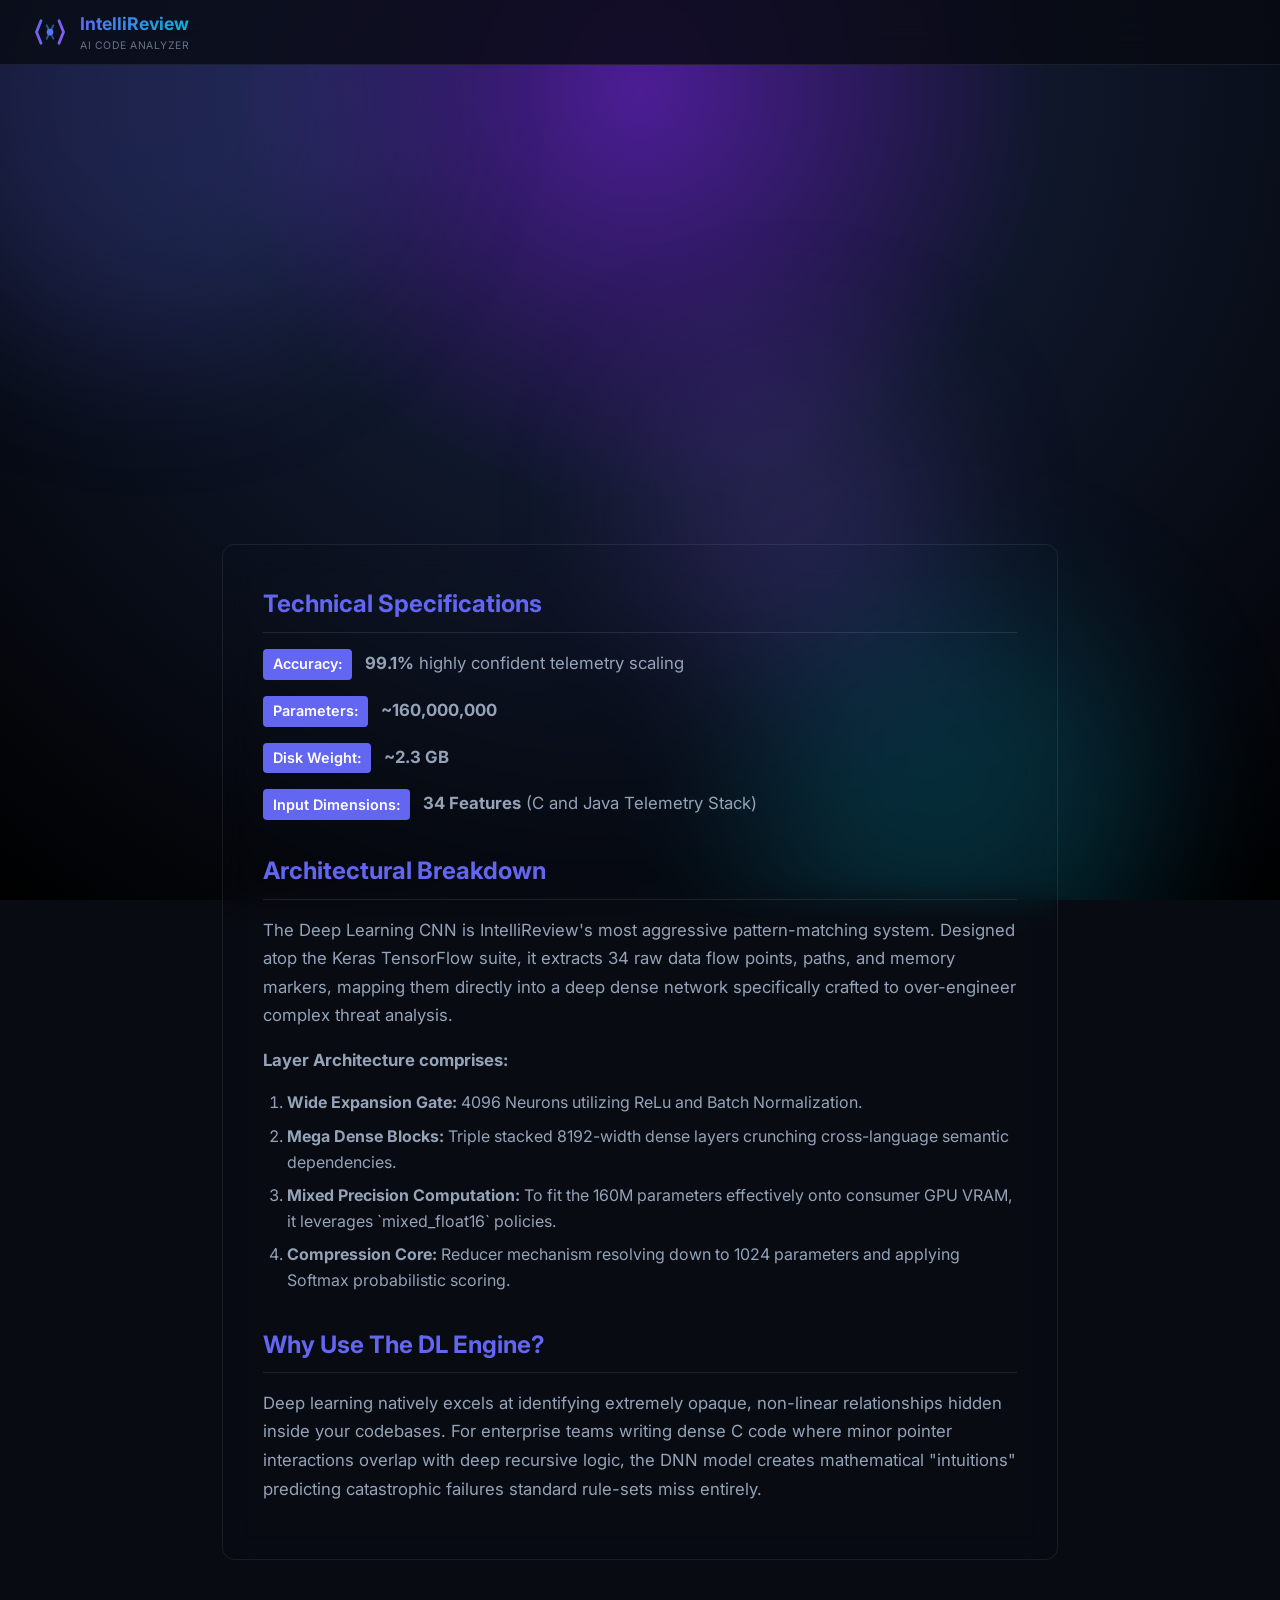
==== frontend/model-dl.html @ 88bba0b6 "Initial Commit: IntelliReview V3 Backup" ====
<!DOCTYPE html>
<html lang="en">

<head>
    <meta charset="UTF-8" />
    <meta name="viewport" content="width=device-width, initial-scale=1.0" />
    <title>IntelliReview — Deep Learning CNN</title>
    <link rel="preconnect" href="https://fonts.googleapis.com" />
    <link rel="preconnect" href="https://fonts.gstatic.com" crossorigin />
    <link
        href="https://fonts.googleapis.com/css2?family=Inter:wght@300;400;500;600;700;800&family=JetBrains+Mono:wght@400;500&display=swap"
        rel="stylesheet" />
    <link rel="stylesheet" href="style.css" />
    <style>
        .model-container {
            max-width: 900px;
            margin: 4rem auto;
            padding: 2rem;
        }

        .model-header {
            text-align: center;
            margin-bottom: 3rem;
        }

        .model-header h1 {
            font-size: 3rem;
            color: var(--clr-text-1);
            margin-bottom: 1rem;
        }

        .model-header p {
            font-size: 1.2rem;
            color: var(--clr-text-3);
        }

        .btn-back {
            display: inline-flex;
            align-items: center;
            gap: 0.5rem;
            background: rgba(255, 255, 255, 0.05);
            border: 1px solid rgba(255, 255, 255, 0.1);
            color: var(--clr-text-2);
            padding: 0.6rem 1.2rem;
            border-radius: 6px;
            text-decoration: none;
            transition: 0.2s;
            font-weight: 500;
            margin-bottom: 2rem;
        }

        .btn-back:hover {
            background: rgba(255, 255, 255, 0.1);
            color: var(--clr-text-1);
        }

        .content-card {
            background: var(--clr-surface-dim);
            border: 1px solid var(--clr-border);
            border-radius: 12px;
            padding: 2.5rem;
            margin-bottom: 2rem;
        }

        .content-card h2 {
            color: var(--clr-primary);
            margin-bottom: 1rem;
            border-bottom: 1px solid rgba(255, 255, 255, 0.1);
            padding-bottom: 0.5rem;
        }

        .content-card p {
            line-height: 1.7;
            color: var(--clr-text-2);
            margin-bottom: 1rem;
            font-size: 1.05rem;
        }

        .content-card ul {
            list-style: disk;
            padding-left: 1.5rem;
            margin-bottom: 1rem;
            color: var(--clr-text-2);
        }

        .content-card li {
            margin-bottom: 0.5rem;
            line-height: 1.6;
        }

        .badge-stat {
            display: inline-block;
            background: var(--clr-primary);
            color: white;
            padding: 0.2rem 0.6rem;
            border-radius: 4px;
            font-weight: 600;
            font-size: 0.9rem;
            margin-right: 0.5rem;
        }
    </style>
</head>

<body>
    <div class="bg-gradient"
        style="background: radial-gradient(circle at 50% 10%, #4c1d95 0%, #0f172a 40%, #000 100%);"></div>
    <div class="bg-orbs">
        <div class="orb orb-1"></div>
        <div class="orb orb-2"></div>
        <div class="orb orb-3"></div>
    </div>

    <header class="header">
        <div class="header-inner">
            <a href="index.html" class="logo" style="text-decoration: none;">
                <div class="logo-icon">
                    <svg viewBox="0 0 32 32" fill="none" xmlns="http://www.w3.org/2000/svg">
                        <path d="M8 6L4 16L8 26" stroke="url(#g1)" stroke-width="2.5" stroke-linecap="round" />
                        <path d="M24 6L28 16L24 26" stroke="url(#g1)" stroke-width="2.5" stroke-linecap="round" />
                        <circle cx="16" cy="16" r="3" fill="url(#g1)" />
                        <path d="M13 10L19 22" stroke="url(#g2)" stroke-width="1.5" stroke-linecap="round"
                            opacity="0.6" />
                        <path d="M19 10L13 22" stroke="url(#g2)" stroke-width="1.5" stroke-linecap="round"
                            opacity="0.6" />
                        <defs>
                            <linearGradient id="g1" x1="0" y1="0" x2="32" y2="32" gradientUnits="userSpaceOnUse">
                                <stop stop-color="#6366f1" />
                                <stop offset="1" stop-color="#8b5cf6" />
                            </linearGradient>
                            <linearGradient id="g2" x1="0" y1="0" x2="32" y2="32" gradientUnits="userSpaceOnUse">
                                <stop stop-color="#06b6d4" />
                                <stop offset="1" stop-color="#6366f1" />
                            </linearGradient>
                        </defs>
                    </svg>
                </div>
                <div class="logo-text">
                    <span class="logo-name">IntelliReview</span>
                    <span class="logo-tag">AI Code Analyzer</span>
                </div>
            </a>
        </div>
    </header>

    <main class="model-container">
        <a href="index.html" class="btn-back">← Back to Dashboard</a>

        <div class="model-header">
            <span style="font-size: 4rem;">🧠</span>
            <h1>Massive Deep Learning Engine</h1>
            <p>A colossal ~160 Million Parameter deep neural architecture utilizing GPU-accelerated Mixed Precision
                training.</p>
        </div>

        <div class="content-card glass-card">
            <h2>Technical Specifications</h2>
            <p><span class="badge-stat">Accuracy:</span> <strong>99.1%</strong> highly confident telemetry scaling</p>
            <p><span class="badge-stat">Parameters:</span> <strong>~160,000,000</strong></p>
            <p><span class="badge-stat">Disk Weight:</span> <strong>~2.3 GB</strong></p>
            <p><span class="badge-stat">Input Dimensions:</span> <strong>34 Features</strong> (C and Java Telemetry
                Stack)</p>

            <h2 style="margin-top: 2rem;">Architectural Breakdown</h2>
            <p>
                The Deep Learning CNN is IntelliReview's most aggressive pattern-matching system. Designed atop the
                Keras TensorFlow suite, it extracts 34 raw data flow points, paths, and memory markers, mapping them
                directly into a deep dense network specifically crafted to over-engineer complex threat analysis.
            </p>
            <p>
                <strong>Layer Architecture comprises:</strong>
            </p>
            <ul>
                <li><strong>Wide Expansion Gate:</strong> 4096 Neurons utilizing ReLu and Batch Normalization.</li>
                <li><strong>Mega Dense Blocks:</strong> Triple stacked 8192-width dense layers crunching cross-language
                    semantic dependencies.</li>
                <li><strong>Mixed Precision Computation:</strong> To fit the 160M parameters effectively onto consumer
                    GPU VRAM, it leverages `mixed_float16` policies.</li>
                <li><strong>Compression Core:</strong> Reducer mechanism resolving down to 1024 parameters and applying
                    Softmax probabilistic scoring.</li>
            </ul>

            <h2 style="margin-top: 2rem;">Why Use The DL Engine?</h2>
            <p>
                Deep learning natively excels at identifying extremely opaque, non-linear relationships hidden inside
                your codebases. For enterprise teams writing dense C code where minor pointer interactions overlap with
                deep recursive logic, the DNN model creates mathematical "intuitions" predicting catastrophic failures
                standard rule-sets miss entirely.
            </p>
        </div>
    </main>
</body>

</html>
---- frontend/style.css ----
/* =============================================
   IntelliReview — Premium Dark Design System
   ============================================= */

/* ── Tokens & Reset ──────────────────────────── */
*,
*::before,
*::after {
  box-sizing: border-box;
  margin: 0;
  padding: 0;
}

:root {
  --clr-bg: #080b12;
  --clr-bg-2: #0d1117;
  --clr-surface: rgba(255, 255, 255, 0.04);
  --clr-surface-2: rgba(255, 255, 255, 0.07);
  --clr-border: rgba(255, 255, 255, 0.08);
  --clr-border-2: rgba(255, 255, 255, 0.14);

  --clr-primary: #6366f1;
  --clr-primary-2: #8b5cf6;
  --clr-accent: #06b6d4;
  --clr-accent-2: #0ea5e9;

  --clr-text: #e2e8f0;
  --clr-text-2: #94a3b8;
  --clr-text-3: #64748b;

  --clr-clean: #22c55e;
  --clr-moderate: #f59e0b;
  --clr-high: #ef4444;
  --clr-critical: #dc2626;

  --radius-sm: 6px;
  --radius-md: 12px;
  --radius-lg: 20px;
  --radius-xl: 28px;

  --shadow-glow: 0 0 40px rgba(99, 102, 241, 0.15);
  --shadow-card: 0 4px 24px rgba(0, 0, 0, 0.4);

  --font-sans: 'Inter', system-ui, sans-serif;
  --font-mono: 'JetBrains Mono', monospace;

  --transition: 0.2s ease;
}

html {
  scroll-behavior: smooth;
}

body {
  font-family: var(--font-sans);
  background: var(--clr-bg);
  color: var(--clr-text);
  min-height: 100vh;
  overflow-x: hidden;
  line-height: 1.6;
}

/* ── Backgrounds ─────────────────────────────── */
.bg-gradient {
  position: fixed;
  inset: 0;
  z-index: 0;
  background: radial-gradient(ellipse 80% 60% at 20% -10%, rgba(99, 102, 241, 0.12) 0%, transparent 70%),
    radial-gradient(ellipse 60% 50% at 80% 110%, rgba(6, 182, 212, 0.10) 0%, transparent 70%);
  pointer-events: none;
}

.bg-orbs {
  position: fixed;
  inset: 0;
  z-index: 0;
  pointer-events: none;
  overflow: hidden;
}

.orb {
  position: absolute;
  border-radius: 50%;
  filter: blur(80px);
  opacity: 0.2;
  animation: orb-float 20s ease-in-out infinite;
}

.orb-1 {
  width: 500px;
  height: 500px;
  background: #6366f1;
  top: -150px;
  left: -100px;
  animation-delay: 0s;
}

.orb-2 {
  width: 400px;
  height: 400px;
  background: #06b6d4;
  bottom: -100px;
  right: 10%;
  animation-delay: -7s;
}

.orb-3 {
  width: 300px;
  height: 300px;
  background: #8b5cf6;
  top: 40%;
  left: 50%;
  animation-delay: -14s;
}

@keyframes orb-float {

  0%,
  100% {
    transform: translate(0, 0) scale(1);
  }

  33% {
    transform: translate(30px, -40px) scale(1.05);
  }

  66% {
    transform: translate(-20px, 20px) scale(0.95);
  }
}

/* ── Header ──────────────────────────────────── */
.header {
  position: sticky;
  top: 0;
  z-index: 100;
  background: rgba(8, 11, 18, 0.8);
  backdrop-filter: blur(20px);
  border-bottom: 1px solid var(--clr-border);
}

.header-inner {
  max-width: 1600px;
  margin: 0 auto;
  padding: 0 2rem;
  height: 64px;
  display: flex;
  align-items: center;
  justify-content: space-between;
}

.logo {
  display: flex;
  align-items: center;
  gap: 12px;
}

.logo-icon {
  width: 36px;
  height: 36px;
  flex-shrink: 0;
}

.logo-text {
  display: flex;
  flex-direction: column;
}

.logo-name {
  font-size: 1.1rem;
  font-weight: 700;
  background: linear-gradient(135deg, #6366f1, #06b6d4);
  -webkit-background-clip: text;
  background-clip: text;
  -webkit-text-fill-color: transparent;
}

.logo-tag {
  font-size: 0.65rem;
  color: var(--clr-text-3);
  font-weight: 400;
  letter-spacing: 0.05em;
  text-transform: uppercase;
}

.header-nav {
  display: flex;
  gap: 8px;
}

.badge {
  padding: 4px 10px;
  border-radius: 20px;
  font-size: 0.7rem;
  font-weight: 600;
  letter-spacing: 0.05em;
}

.badge-version {
  background: rgba(99, 102, 241, 0.15);
  color: #a5b4fc;
  border: 1px solid rgba(99, 102, 241, 0.3);
}

.badge-ai {
  background: rgba(6, 182, 212, 0.12);
  color: #67e8f9;
  border: 1px solid rgba(6, 182, 212, 0.25);
}

/* ── Model Info Navbar ───────────────────────── */
.model-info-nav {
  margin: 1.5rem auto 0;
  max-width: 1540px;
  padding: 0 20px;
}

.nav-content {
  display: flex;
  align-items: center;
  justify-content: space-between;
  background: var(--clr-surface);
  border: 1px solid var(--clr-border);
  border-radius: var(--radius-md);
  padding: 12px 24px;
  backdrop-filter: blur(16px);
  gap: 16px;
  flex-wrap: wrap;
}

.model-info-card {
  display: flex;
  align-items: center;
  gap: 14px;
  flex: 1;
  min-width: 250px;
}

.model-info-card h4 {
  font-size: 0.9rem;
  font-weight: 700;
  color: var(--clr-text);
  line-height: 1.2;
  margin-bottom: 2px;
}

.model-info-card p {
  font-size: 0.72rem;
  color: var(--clr-text-2);
  font-family: var(--font-mono);
}

.model-icon {
  font-size: 1.8rem;
  background: rgba(255, 255, 255, 0.05);
  border-radius: 12px;
  padding: 8px;
  border: 1px solid var(--clr-border);
  display: flex;
  align-items: center;
  justify-content: center;
}

.nav-divider {
  width: 1px;
  height: 40px;
  background: var(--clr-border);
}

/* ── Main Layout ─────────────────────────────── */
.main-layout {
  position: relative;
  z-index: 1;
  max-width: 1600px;
  margin: 0 auto;
  padding: 1rem 2rem 2rem;
  display: grid;
  grid-template-columns: 480px 1fr;
  gap: 1.5rem;
  min-height: calc(100vh - 64px - 56px);
}

@media (max-width: 1024px) {
  .main-layout {
    grid-template-columns: 1fr;
  }
}

/* ── Glass Card ──────────────────────────────── */
.glass-card {
  background: var(--clr-surface);
  border: 1px solid var(--clr-border);
  border-radius: var(--radius-lg);
  backdrop-filter: blur(16px);
}

/* ── Panel ───────────────────────────────────── */
.panel {
  display: flex;
  flex-direction: column;
  gap: 1rem;
}

.panel-header {
  display: flex;
  align-items: center;
  justify-content: space-between;
}

.panel-title {
  font-size: 1rem;
  font-weight: 600;
  color: var(--clr-text);
  display: flex;
  align-items: center;
  gap: 8px;
}

/* ── Language Toggle ─────────────────────────── */
.lang-toggle {
  display: flex;
  background: var(--clr-surface);
  border: 1px solid var(--clr-border);
  border-radius: 10px;
  padding: 3px;
  gap: 2px;
}

.lang-btn {
  padding: 5px 16px;
  border: none;
  border-radius: 7px;
  font-size: 0.8rem;
  font-weight: 600;
  cursor: pointer;
  color: var(--clr-text-3);
  background: transparent;
  transition: var(--transition);
}

.lang-btn.active {
  background: linear-gradient(135deg, var(--clr-primary), var(--clr-primary-2));
  color: #fff;
}

/* ── Model Select Dropdown ───────────────────── */
.model-select-wrapper {
  position: relative;
  display: flex;
  align-items: center;
}

.model-select {
  appearance: none;
  -webkit-appearance: none;
  background: var(--clr-surface);
  color: var(--clr-text);
  border: 1px solid var(--clr-border);
  border-radius: 8px;
  padding: 8px 36px 8px 14px;
  font-family: var(--font-sans);
  font-size: 0.85rem;
  font-weight: 500;
  outline: none;
  cursor: pointer;
  transition: var(--transition);
  box-shadow: 0 2px 10px rgba(0, 0, 0, 0.2);
}

.model-select:hover {
  border-color: var(--clr-primary);
  background: var(--clr-surface-2);
}

.model-select:focus {
  border-color: var(--clr-accent);
  box-shadow: 0 0 0 2px rgba(6, 182, 212, 0.25);
}

.model-select option {
  background: var(--clr-bg-2);
  /* Dark dropdown background */
  color: var(--clr-text);
  padding: 10px;
}

.model-select-wrapper::after {
  content: "▼";
  font-size: 0.6rem;
  color: var(--clr-text-3);
  position: absolute;
  right: 14px;
  pointer-events: none;
}

/* ── Dropzone ────────────────────────────────── */
.dropzone {
  border: 2px dashed var(--clr-border-2);
  border-radius: var(--radius-md);
  transition: var(--transition);
  cursor: pointer;
}

.dropzone.drag-over {
  border-color: var(--clr-primary);
  background: rgba(99, 102, 241, 0.06);
}

.dropzone-inner {
  padding: 20px;
  display: flex;
  flex-direction: column;
  align-items: center;
  gap: 6px;
  text-align: center;
}

.drop-icon {
  width: 28px;
  height: 28px;
  color: var(--clr-text-3);
}

.dropzone-inner p {
  font-size: 0.85rem;
  color: var(--clr-text-2);
}

.dropzone-inner strong {
  color: var(--clr-text);
}

.or-divider {
  font-size: 0.75rem;
  color: var(--clr-text-3);
}

.upload-btn {
  padding: 6px 18px;
  border-radius: 8px;
  cursor: pointer;
  background: rgba(99, 102, 241, 0.15);
  color: #a5b4fc;
  border: 1px solid rgba(99, 102, 241, 0.3);
  font-size: 0.8rem;
  font-weight: 500;
  transition: var(--transition);
}

.upload-btn:hover {
  background: rgba(99, 102, 241, 0.25);
}

input[type="file"] {
  display: none;
}

/* ── Code Editor ─────────────────────────────── */
.editor-wrapper {
  flex: 1;
  display: flex;
  flex-direction: column;
  border: 1px solid var(--clr-border-2);
  border-radius: var(--radius-md);
  background: var(--clr-bg-2);
  box-shadow: 0 8px 32px rgba(0, 0, 0, 0.4);
  overflow: hidden;
  min-height: 400px;
  position: relative;
}

.editor-header {
  display: flex;
  align-items: center;
  justify-content: space-between;
  padding: 10px 14px;
  border-bottom: 1px solid var(--clr-border);
  background: rgba(255, 255, 255, 0.02);
}

.editor-label {
  font-size: 0.78rem;
  color: var(--clr-text-3);
  display: flex;
  align-items: center;
  gap: 8px;
}

.editor-lang {
  background: linear-gradient(135deg, var(--clr-primary), var(--clr-accent));
  color: white;
  padding: 2px 10px;
  border-radius: 5px;
  font-size: 0.72rem;
  font-weight: 700;
  font-family: var(--font-mono);
}

.editor-actions {
  display: flex;
  gap: 6px;
}

.editor-action-btn {
  padding: 4px 10px;
  border-radius: 6px;
  font-size: 0.75rem;
  border: 1px solid var(--clr-border);
  background: transparent;
  color: var(--clr-text-3);
  cursor: pointer;
  transition: var(--transition);
}

.editor-action-btn:hover {
  color: var(--clr-text);
  border-color: var(--clr-border-2);
}

.editor-scroll-wrap {
  display: flex;
  flex: 1;
  overflow: hidden;
}

.line-numbers {
  padding: 16px 12px;
  min-width: 48px;
  background: rgba(255, 255, 255, 0.02);
  border-right: 1px solid var(--clr-border);
  font-family: var(--font-mono);
  font-size: 0.85rem;
  color: var(--clr-text-3);
  line-height: 1.6;
  text-align: right;
  user-select: none;
  overflow: hidden;
  white-space: pre;
}

.code-editor {
  flex: 1;
  padding: 16px;
  background: transparent;
  border: none;
  outline: none;
  resize: none;
  font-family: var(--font-mono);
  font-size: 0.85rem;
  line-height: 1.6;
  color: var(--clr-text);
  tab-size: 4;
  -moz-tab-size: 4;
}

.code-editor::placeholder {
  color: var(--clr-text-3);
  font-style: italic;
}

.editor-footer {
  padding: 6px 14px;
  display: flex;
  gap: 16px;
  font-size: 0.72rem;
  color: var(--clr-text-3);
  border-top: 1px solid var(--clr-border);
}

/* ── Analyze Button ──────────────────────────── */
.analyze-btn {
  position: relative;
  overflow: hidden;
  width: 100%;
  padding: 15px 24px;
  border: none;
  border-radius: var(--radius-md);
  background: linear-gradient(135deg, var(--clr-primary), var(--clr-primary-2));
  color: white;
  font-size: 1rem;
  font-weight: 700;
  font-family: var(--font-sans);
  cursor: pointer;
  display: flex;
  align-items: center;
  justify-content: center;
  gap: 10px;
  transition: transform 0.2s, box-shadow 0.2s;
  box-shadow: 0 4px 20px rgba(99, 102, 241, 0.4);
}

.analyze-btn:hover {
  transform: translateY(-2px);
  box-shadow: 0 8px 30px rgba(99, 102, 241, 0.55);
}

.analyze-btn:active {
  transform: translateY(0);
}

.analyze-btn.loading {
  opacity: 0.7;
  pointer-events: none;
}

.analyze-btn-icon {
  font-size: 1.2rem;
}

.analyze-btn-shine {
  position: absolute;
  top: -50%;
  left: -75%;
  width: 50%;
  height: 200%;
  background: linear-gradient(90deg, transparent, rgba(255, 255, 255, 0.12), transparent);
  transform: skewX(-20deg);
  animation: shine 3s ease-in-out infinite;
}

@keyframes shine {
  0% {
    left: -75%;
  }

  100% {
    left: 175%;
  }
}

/* ── Empty / Loading / Error States ─────────── */
.empty-state {
  flex: 1;
  display: flex;
  flex-direction: column;
  align-items: center;
  justify-content: center;
  text-align: center;
  gap: 16px;
  padding: 3rem;
  border: 1px solid var(--clr-border);
  border-radius: var(--radius-xl);
  background: var(--clr-surface);
}

.empty-illustration {
  opacity: 0.8;
}

.empty-state h3 {
  font-size: 1.4rem;
  font-weight: 700;
  color: var(--clr-text);
}

.empty-state p {
  color: var(--clr-text-2);
  max-width: 360px;
  font-size: 0.9rem;
}

.feature-pills {
  display: flex;
  flex-wrap: wrap;
  gap: 8px;
  justify-content: center;
  margin-top: 8px;
}

.pill {
  background: var(--clr-surface-2);
  border: 1px solid var(--clr-border);
  border-radius: 20px;
  padding: 5px 14px;
  font-size: 0.8rem;
  color: var(--clr-text-2);
}

.loading-state {
  flex: 1;
  display: flex;
  flex-direction: column;
  align-items: center;
  justify-content: center;
  gap: 28px;
  border: 1px solid var(--clr-border);
  border-radius: var(--radius-xl);
  background: var(--clr-surface);
}

.loader-ring {
  width: 60px;
  height: 60px;
  border-radius: 50%;
  border: 4px solid var(--clr-surface-2);
  border-top-color: var(--clr-primary);
  border-right-color: var(--clr-accent);
  animation: spin 0.9s linear infinite;
}

@keyframes spin {
  to {
    transform: rotate(360deg);
  }
}

.loader-steps {
  display: flex;
  flex-direction: column;
  gap: 8px;
}

.loader-step {
  font-size: 0.88rem;
  color: var(--clr-text-3);
  transition: var(--transition);
  padding-left: 8px;
}

.loader-step.active {
  color: var(--clr-primary);
  font-weight: 600;
}

.loader-step.done {
  color: var(--clr-clean);
}

.loader-step.done::before {
  content: '✓ ';
}

.error-state {
  flex: 1;
  display: flex;
  flex-direction: column;
  align-items: center;
  justify-content: center;
  gap: 12px;
  text-align: center;
  padding: 2rem;
  border: 1px solid rgba(239, 68, 68, 0.2);
  border-radius: var(--radius-xl);
  background: rgba(239, 68, 68, 0.04);
}

.error-icon {
  font-size: 2.5rem;
}

.error-state h3 {
  font-size: 1.2rem;
  color: #fca5a5;
}

.error-state p {
  color: var(--clr-text-2);
  font-size: 0.88rem;
  max-width: 400px;
}

.retry-btn {
  padding: 8px 24px;
  border-radius: 8px;
  border: 1px solid rgba(239, 68, 68, 0.4);
  background: rgba(239, 68, 68, 0.1);
  color: #fca5a5;
  font-size: 0.88rem;
  cursor: pointer;
  font-family: var(--font-sans);
  transition: var(--transition);
}

.retry-btn:hover {
  background: rgba(239, 68, 68, 0.2);
}

/* ── Results Layout ──────────────────────────── */
.results-content {
  display: flex;
  flex-direction: column;
  gap: 1.25rem;
}

.results-top-header {
  display: flex;
  justify-content: space-between;
  align-items: flex-end;
  padding-bottom: 8px;
  border-bottom: 1px solid var(--clr-border);
}

.download-btn {
  padding: 6px 14px;
  border-radius: 6px;
  background: rgba(34, 197, 94, 0.15);
  color: #86efac;
  border: 1px solid rgba(34, 197, 94, 0.3);
  font-size: 0.78rem;
  font-weight: 600;
  cursor: pointer;
  transition: var(--transition);
}

.download-btn:hover {
  background: rgba(34, 197, 94, 0.25);
  border-color: #22c55e;
}

.results-top {
  display: grid;
  grid-template-columns: 220px 1fr;
  gap: 1rem;
}

/* ── Risk Gauge Card ─────────────────────────── */
.risk-gauge-card {
  padding: 18px 14px;
  display: flex;
  flex-direction: column;
  align-items: center;
  gap: 14px;
}

.gauge-wrap {
  position: relative;
  display: flex;
  flex-direction: column;
  align-items: center;
}

#gauge-canvas {
  display: block;
}

.gauge-label {
  text-align: center;
  margin-top: -4px;
}

.gauge-score {
  font-size: 2.2rem;
  font-weight: 800;
  line-height: 1;
  background: linear-gradient(135deg, var(--clr-primary), var(--clr-accent));
  -webkit-background-clip: text;
  -webkit-text-fill-color: transparent;
}

.gauge-risk {
  font-size: 0.8rem;
  font-weight: 600;
  color: var(--clr-text-2);
  text-transform: uppercase;
  letter-spacing: 0.08em;
  margin-top: 4px;
}

.gauge-proba {
  width: 100%;
  display: flex;
  flex-direction: column;
  gap: 6px;
}

.proba-item {
  display: flex;
  align-items: center;
  gap: 8px;
  font-size: 0.78rem;
}

.proba-dot {
  width: 8px;
  height: 8px;
  border-radius: 50%;
  flex-shrink: 0;
}

.proba-dot.clean {
  background: var(--clr-clean);
}

.proba-dot.moderate {
  background: var(--clr-moderate);
}

.proba-dot.high {
  background: var(--clr-high);
}

.proba-name {
  flex: 1;
  color: var(--clr-text-2);
}

.proba-pct {
  font-weight: 600;
  color: var(--clr-text);
}

/* ── Metrics Grid ────────────────────────────── */
.metrics-grid {
  display: grid;
  grid-template-columns: repeat(3, 1fr);
  gap: 10px;
}

.metric-card {
  padding: 14px 12px;
  text-align: center;
  display: flex;
  flex-direction: column;
  align-items: center;
  gap: 4px;
  transition: transform 0.2s;
}

.metric-card:hover {
  transform: translateY(-2px);
}

.metric-icon {
  font-size: 1.4rem;
  line-height: 1;
}

.metric-value {
  font-size: 1.4rem;
  font-weight: 700;
  background: linear-gradient(135deg, var(--clr-primary), var(--clr-accent));
  -webkit-background-clip: text;
  -webkit-text-fill-color: transparent;
}

.metric-name {
  font-size: 0.7rem;
  color: var(--clr-text-3);
  font-weight: 500;
}

.metric-card.warn .metric-value {
  background: linear-gradient(135deg, #f59e0b, #ef4444);
  -webkit-background-clip: text;
  background-clip: text;
  -webkit-text-fill-color: transparent;
}

/* ── Tabs ────────────────────────────────────── */
.tabs-nav {
  display: flex;
  gap: 4px;
  background: var(--clr-surface);
  border: 1px solid var(--clr-border);
  border-radius: var(--radius-md);
  padding: 4px;
}

.tab-btn {
  flex: 1;
  padding: 9px 12px;
  border: none;
  border-radius: calc(var(--radius-md) - 2px);
  background: transparent;
  color: var(--clr-text-3);
  font-size: 0.82rem;
  font-weight: 500;
  font-family: var(--font-sans);
  cursor: pointer;
  display: flex;
  align-items: center;
  justify-content: center;
  gap: 6px;
  transition: var(--transition);
}

.tab-btn.active {
  background: linear-gradient(135deg, rgba(99, 102, 241, 0.25), rgba(139, 92, 246, 0.2));
  color: #a5b4fc;
  border: 1px solid rgba(99, 102, 241, 0.3);
}

.tab-count {
  background: rgba(255, 255, 255, 0.1);
  border-radius: 10px;
  padding: 1px 7px;
  font-size: 0.72rem;
  font-weight: 700;
}

.tab-btn.active .tab-count {
  background: rgba(99, 102, 241, 0.3);
}

/* ── Tab Panels ──────────────────────────────── */
.tab-panels {
  flex: 1;
}

.tab-panel {
  display: flex;
  flex-direction: column;
  gap: 10px;
}

.tab-panel.hidden {
  display: none;
}

/* ── Issues ──────────────────────────────────── */
.issues-filter {
  display: flex;
  gap: 6px;
  flex-wrap: wrap;
}

.filter-btn {
  padding: 5px 14px;
  border-radius: 8px;
  font-size: 0.76rem;
  font-weight: 600;
  border: 1px solid var(--clr-border);
  background: transparent;
  color: var(--clr-text-3);
  cursor: pointer;
  font-family: var(--font-sans);
  transition: var(--transition);
}

.filter-btn.active {
  background: var(--clr-surface-2);
  color: var(--clr-text);
  border-color: var(--clr-border-2);
}

.issues-list {
  display: flex;
  flex-direction: column;
  gap: 8px;
  max-height: 420px;
  overflow-y: auto;
  padding-right: 4px;
}

.issues-list::-webkit-scrollbar {
  width: 4px;
}

.issues-list::-webkit-scrollbar-track {
  background: transparent;
}

.issues-list::-webkit-scrollbar-thumb {
  background: var(--clr-border-2);
  border-radius: 4px;
}

.issue-item {
  padding: 12px 14px;
  border-radius: var(--radius-md);
  border: 1px solid var(--clr-border);
  background: var(--clr-surface);
  display: grid;
  grid-template-columns: auto 1fr;
  gap: 8px 12px;
  align-items: start;
  animation: fade-in 0.3s ease;
}

@keyframes fade-in {
  from {
    opacity: 0;
    transform: translateY(8px);
  }

  to {
    opacity: 1;
    transform: translateY(0);
  }
}

.issue-sev-badge {
  padding: 3px 9px;
  border-radius: 6px;
  font-size: 0.68rem;
  font-weight: 700;
  letter-spacing: 0.04em;
  white-space: nowrap;
}

.sev-CRITICAL {
  background: rgba(220, 38, 38, 0.2);
  color: #fca5a5;
  border: 1px solid rgba(220, 38, 38, 0.3);
}

.sev-HIGH {
  background: rgba(239, 68, 68, 0.15);
  color: #fca5a5;
  border: 1px solid rgba(239, 68, 68, 0.25);
}

.sev-MEDIUM {
  background: rgba(245, 158, 11, 0.15);
  color: #fcd34d;
  border: 1px solid rgba(245, 158, 11, 0.25);
}

.sev-LOW {
  background: rgba(34, 197, 94, 0.12);
  color: #86efac;
  border: 1px solid rgba(34, 197, 94, 0.2);
}

.issue-body {
  grid-column: 2;
}

.issue-message {
  font-size: 0.83rem;
  color: var(--clr-text);
  line-height: 1.5;
}

.issue-meta {
  font-size: 0.75rem;
  color: var(--clr-text-3);
  margin-top: 3px;
}

.issue-suggest {
  font-size: 0.78rem;
  color: var(--clr-accent);
  margin-top: 6px;
}

.issue-line {
  display: inline-block;
  background: rgba(99, 102, 241, 0.15);
  border-radius: 4px;
  padding: 1px 7px;
  font-family: var(--font-mono);
  font-size: 0.72rem;
  color: #a5b4fc;
}

.no-issues-msg {
  text-align: center;
  padding: 2rem;
  color: var(--clr-clean);
  font-size: 0.88rem;
  opacity: 0.8;
}

/* ── Suggestions ─────────────────────────────── */
.suggestions-list {
  display: flex;
  flex-direction: column;
  gap: 10px;
  max-height: 480px;
  overflow-y: auto;
  padding-right: 4px;
}

.suggestions-list::-webkit-scrollbar {
  width: 4px;
}

.suggestions-list::-webkit-scrollbar-thumb {
  background: var(--clr-border-2);
  border-radius: 4px;
}

.suggestion-item {
  padding: 14px;
  border-radius: var(--radius-md);
  border: 1px solid var(--clr-border);
  background: var(--clr-surface);
  animation: fade-in 0.3s ease;
}

.sug-header {
  display: flex;
  align-items: center;
  gap: 10px;
  margin-bottom: 8px;
}

.sug-cat {
  font-size: 0.72rem;
  font-weight: 600;
  color: var(--clr-accent);
  text-transform: uppercase;
  letter-spacing: 0.06em;
}

.sug-message {
  font-size: 0.83rem;
  color: var(--clr-text);
  font-weight: 500;
  margin-bottom: 6px;
}

.sug-detail {
  font-size: 0.78rem;
  color: var(--clr-text-2);
  line-height: 1.55;
}

.sug-example {
  margin-top: 8px;
  background: rgba(0, 0, 0, 0.4);
  border-left: 3px solid var(--clr-primary);
  border-radius: 0 6px 6px 0;
  padding: 8px 12px;
  font-family: var(--font-mono);
  font-size: 0.74rem;
  color: #c4b5fd;
  white-space: pre;
}

/* ── Complexity Chart ────────────────────────── */
.chart-container {
  height: 280px;
}

.complexity-legend {
  display: flex;
  gap: 20px;
  padding: 10px 16px;
  flex-wrap: wrap;
  margin-top: 4px;
}

.legend-item {
  display: flex;
  align-items: center;
  gap: 8px;
  font-size: 0.78rem;
  color: var(--clr-text-2);
}

.legend-dot {
  width: 10px;
  height: 10px;
  border-radius: 50%;
}

/* ── Functions Panel ─────────────────────────── */
.functions-list {
  display: flex;
  flex-wrap: wrap;
  gap: 8px;
  margin-bottom: 10px;
}

.fn-chip {
  display: flex;
  align-items: center;
  gap: 8px;
  padding: 8px 14px;
  border-radius: 10px;
  border: 1px solid var(--clr-border);
  background: var(--clr-surface);
  font-size: 0.8rem;
  animation: fade-in 0.3s ease;
}

.fn-name {
  font-family: var(--font-mono);
  color: var(--clr-text);
  font-weight: 500;
}

.fn-line {
  font-size: 0.72rem;
  color: var(--clr-text-3);
}

.fn-cc-badge {
  padding: 2px 8px;
  border-radius: 6px;
  font-size: 0.7rem;
  font-weight: 700;
}

.fn-cc-low {
  background: rgba(34, 197, 94, 0.15);
  color: #86efac;
}

.fn-cc-mod {
  background: rgba(245, 158, 11, 0.15);
  color: #fcd34d;
}

.fn-cc-high {
  background: rgba(239, 68, 68, 0.15);
  color: #fca5a5;
}

.dependency-graph-wrap {
  padding: 16px;
  margin-top: 4px;
}

.dep-title {
  font-size: 0.88rem;
  font-weight: 600;
  color: var(--clr-text-2);
  margin-bottom: 12px;
}

.mermaid {
  min-height: 80px;
}

/* ── Footer ──────────────────────────────────── */
.footer {
  position: relative;
  z-index: 1;
  text-align: center;
  padding: 16px;
  border-top: 1px solid var(--clr-border);
  font-size: 0.75rem;
  color: var(--clr-text-3);
}

/* ── Utilities ───────────────────────────────── */
.hidden {
  display: none !important;
}
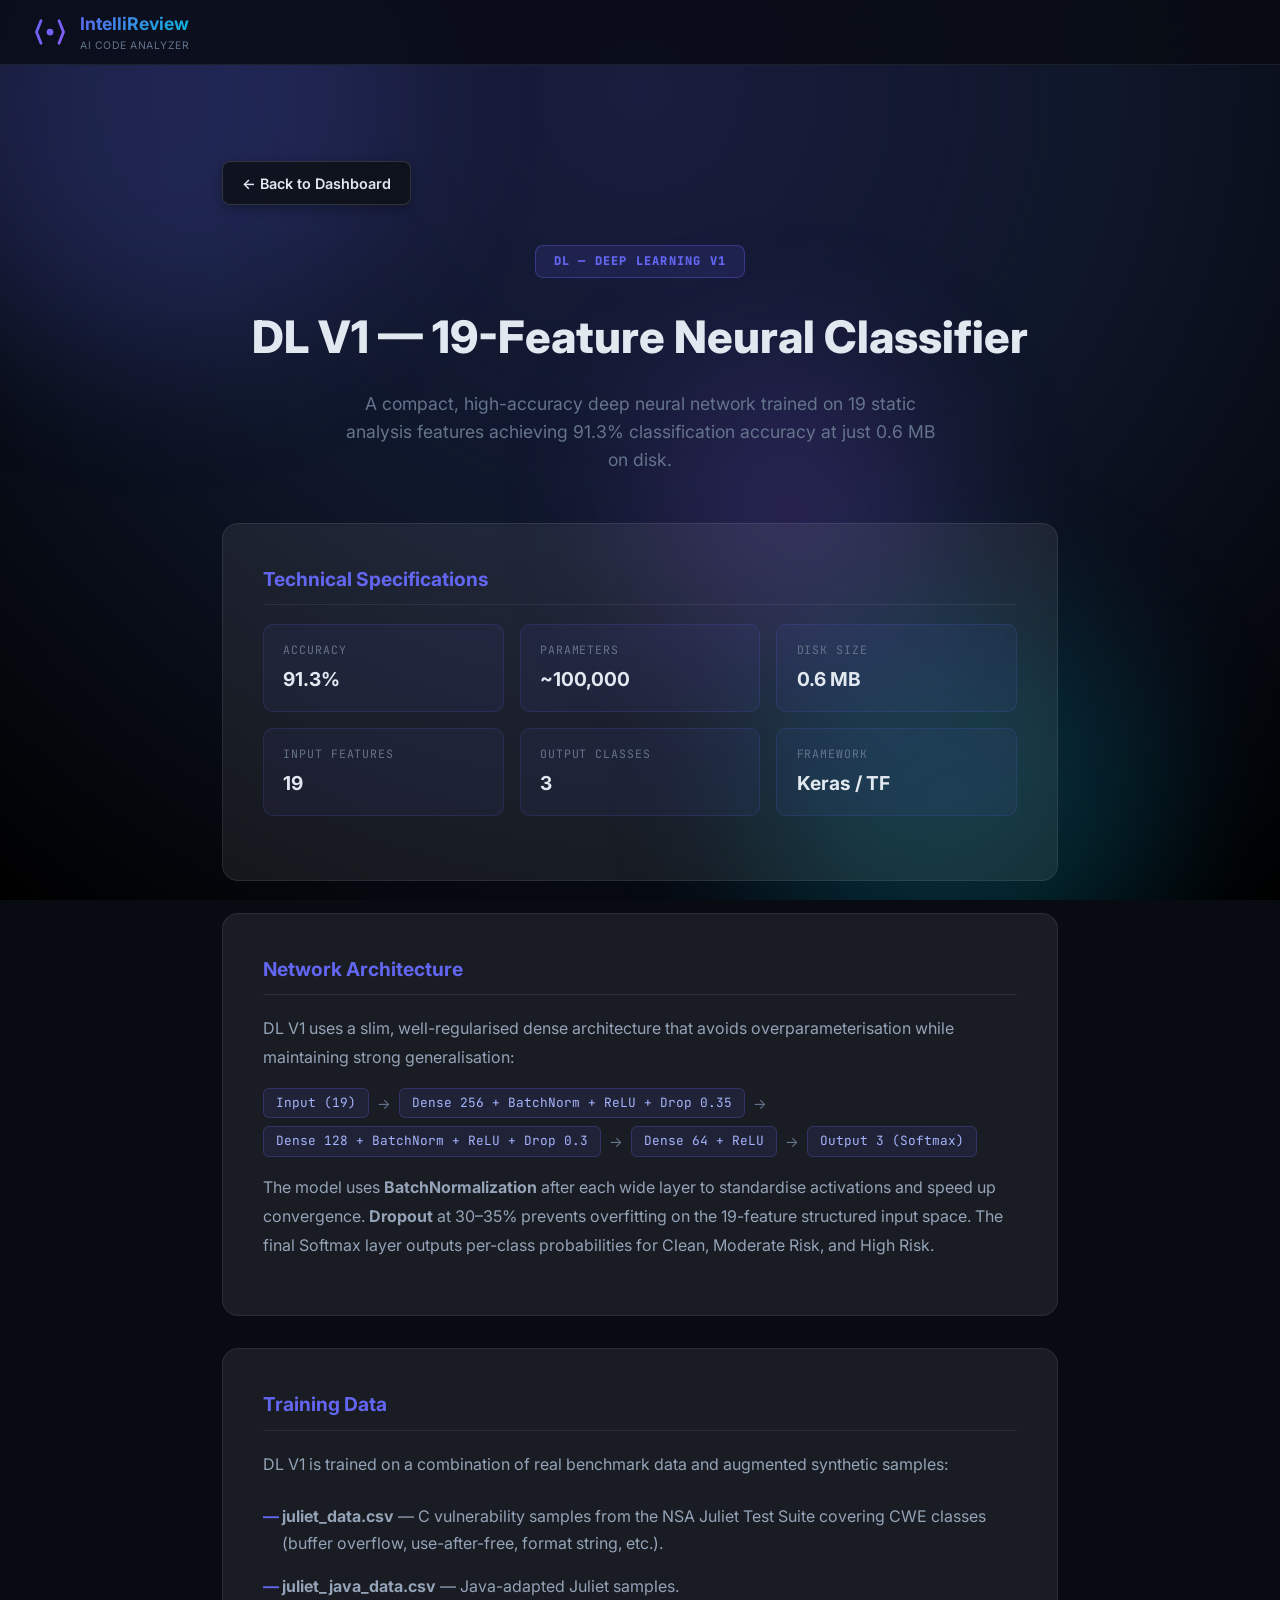
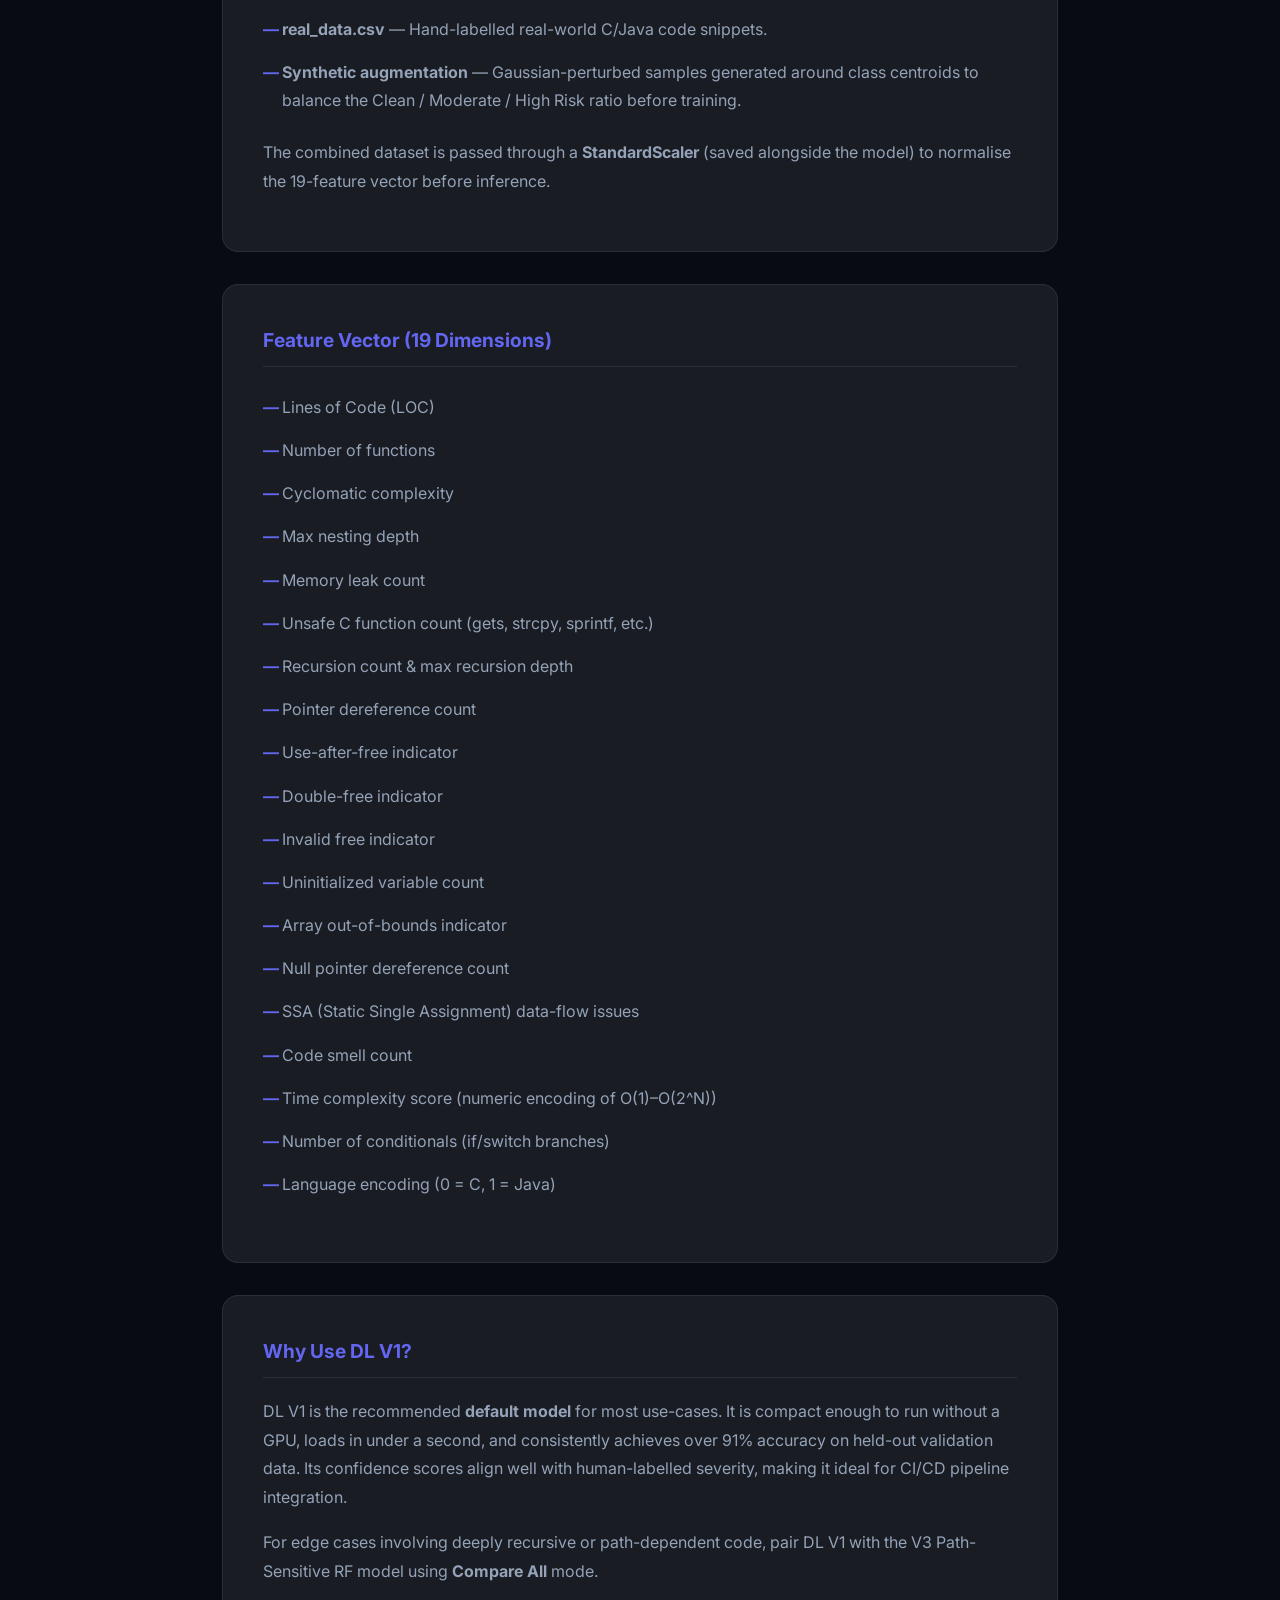
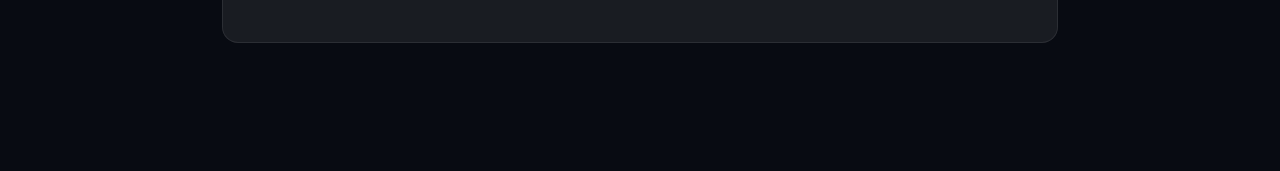
==== commit d12c5e35: "HTML Changed made" ====
--- a/frontend/model-dl.html
+++ b/frontend/model-dl.html
@@ -4,106 +4,18 @@
 <head>
     <meta charset="UTF-8" />
     <meta name="viewport" content="width=device-width, initial-scale=1.0" />
-    <title>IntelliReview — Deep Learning CNN</title>
+    <title>IntelliReview &mdash; DL V1 Deep Learning Model</title>
     <link rel="preconnect" href="https://fonts.googleapis.com" />
     <link rel="preconnect" href="https://fonts.gstatic.com" crossorigin />
     <link
         href="https://fonts.googleapis.com/css2?family=Inter:wght@300;400;500;600;700;800&family=JetBrains+Mono:wght@400;500&display=swap"
         rel="stylesheet" />
     <link rel="stylesheet" href="style.css" />
-    <style>
-        .model-container {
-            max-width: 900px;
-            margin: 4rem auto;
-            padding: 2rem;
-        }
-
-        .model-header {
-            text-align: center;
-            margin-bottom: 3rem;
-        }
-
-        .model-header h1 {
-            font-size: 3rem;
-            color: var(--clr-text-1);
-            margin-bottom: 1rem;
-        }
-
-        .model-header p {
-            font-size: 1.2rem;
-            color: var(--clr-text-3);
-        }
-
-        .btn-back {
-            display: inline-flex;
-            align-items: center;
-            gap: 0.5rem;
-            background: rgba(255, 255, 255, 0.05);
-            border: 1px solid rgba(255, 255, 255, 0.1);
-            color: var(--clr-text-2);
-            padding: 0.6rem 1.2rem;
-            border-radius: 6px;
-            text-decoration: none;
-            transition: 0.2s;
-            font-weight: 500;
-            margin-bottom: 2rem;
-        }
-
-        .btn-back:hover {
-            background: rgba(255, 255, 255, 0.1);
-            color: var(--clr-text-1);
-        }
-
-        .content-card {
-            background: var(--clr-surface-dim);
-            border: 1px solid var(--clr-border);
-            border-radius: 12px;
-            padding: 2.5rem;
-            margin-bottom: 2rem;
-        }
-
-        .content-card h2 {
-            color: var(--clr-primary);
-            margin-bottom: 1rem;
-            border-bottom: 1px solid rgba(255, 255, 255, 0.1);
-            padding-bottom: 0.5rem;
-        }
-
-        .content-card p {
-            line-height: 1.7;
-            color: var(--clr-text-2);
-            margin-bottom: 1rem;
-            font-size: 1.05rem;
-        }
-
-        .content-card ul {
-            list-style: disk;
-            padding-left: 1.5rem;
-            margin-bottom: 1rem;
-            color: var(--clr-text-2);
-        }
-
-        .content-card li {
-            margin-bottom: 0.5rem;
-            line-height: 1.6;
-        }
-
-        .badge-stat {
-            display: inline-block;
-            background: var(--clr-primary);
-            color: white;
-            padding: 0.2rem 0.6rem;
-            border-radius: 4px;
-            font-weight: 600;
-            font-size: 0.9rem;
-            margin-right: 0.5rem;
-        }
-    </style>
 </head>
 
-<body>
+<body class="dl-theme">
     <div class="bg-gradient"
-        style="background: radial-gradient(circle at 50% 10%, #4c1d95 0%, #0f172a 40%, #000 100%);"></div>
+        style="background: radial-gradient(circle at 50% 10%, rgba(99,102,241,0.2) 0%, #0f172a 45%, #000 100%);"></div>
     <div class="bg-orbs">
         <div class="orb orb-1"></div>
         <div class="orb orb-2"></div>
@@ -118,18 +30,10 @@
                         <path d="M8 6L4 16L8 26" stroke="url(#g1)" stroke-width="2.5" stroke-linecap="round" />
                         <path d="M24 6L28 16L24 26" stroke="url(#g1)" stroke-width="2.5" stroke-linecap="round" />
                         <circle cx="16" cy="16" r="3" fill="url(#g1)" />
-                        <path d="M13 10L19 22" stroke="url(#g2)" stroke-width="1.5" stroke-linecap="round"
-                            opacity="0.6" />
-                        <path d="M19 10L13 22" stroke="url(#g2)" stroke-width="1.5" stroke-linecap="round"
-                            opacity="0.6" />
                         <defs>
                             <linearGradient id="g1" x1="0" y1="0" x2="32" y2="32" gradientUnits="userSpaceOnUse">
                                 <stop stop-color="#6366f1" />
                                 <stop offset="1" stop-color="#8b5cf6" />
-                            </linearGradient>
-                            <linearGradient id="g2" x1="0" y1="0" x2="32" y2="32" gradientUnits="userSpaceOnUse">
-                                <stop stop-color="#06b6d4" />
-                                <stop offset="1" stop-color="#6366f1" />
                             </linearGradient>
                         </defs>
                     </svg>
@@ -143,49 +47,114 @@
     </header>
 
     <main class="model-container">
-        <a href="index.html" class="btn-back">← Back to Dashboard</a>
+        <a href="index.html" class="btn-back">&#8592; Back to Dashboard</a>
 
         <div class="model-header">
-            <span style="font-size: 4rem;">🧠</span>
-            <h1>Massive Deep Learning Engine</h1>
-            <p>A colossal ~160 Million Parameter deep neural architecture utilizing GPU-accelerated Mixed Precision
-                training.</p>
+            <div class="model-badge">DL &mdash; DEEP LEARNING V1</div>
+            <h1>DL V1 &mdash; 19-Feature Neural Classifier</h1>
+            <p>A compact, high-accuracy deep neural network trained on 19 static analysis features achieving 91.3%
+                classification accuracy at just 0.6 MB on disk.</p>
         </div>
 
-        <div class="content-card glass-card">
+        <div class="model-spec-card">
             <h2>Technical Specifications</h2>
-            <p><span class="badge-stat">Accuracy:</span> <strong>99.1%</strong> highly confident telemetry scaling</p>
-            <p><span class="badge-stat">Parameters:</span> <strong>~160,000,000</strong></p>
-            <p><span class="badge-stat">Disk Weight:</span> <strong>~2.3 GB</strong></p>
-            <p><span class="badge-stat">Input Dimensions:</span> <strong>34 Features</strong> (C and Java Telemetry
-                Stack)</p>
+            <div class="stat-grid">
+                <div class="stat-item">
+                    <div class="stat-label">Accuracy</div>
+                    <div class="stat-value">91.3%</div>
+                </div>
+                <div class="stat-item">
+                    <div class="stat-label">Parameters</div>
+                    <div class="stat-value">~100,000</div>
+                </div>
+                <div class="stat-item">
+                    <div class="stat-label">Disk Size</div>
+                    <div class="stat-value">0.6 MB</div>
+                </div>
+                <div class="stat-item">
+                    <div class="stat-label">Input Features</div>
+                    <div class="stat-value">19</div>
+                </div>
+                <div class="stat-item">
+                    <div class="stat-label">Output Classes</div>
+                    <div class="stat-value">3</div>
+                </div>
+                <div class="stat-item">
+                    <div class="stat-label">Framework</div>
+                    <div class="stat-value">Keras / TF</div>
+                </div>
+            </div>
+        </div>
 
-            <h2 style="margin-top: 2rem;">Architectural Breakdown</h2>
-            <p>
-                The Deep Learning CNN is IntelliReview's most aggressive pattern-matching system. Designed atop the
-                Keras TensorFlow suite, it extracts 34 raw data flow points, paths, and memory markers, mapping them
-                directly into a deep dense network specifically crafted to over-engineer complex threat analysis.
-            </p>
-            <p>
-                <strong>Layer Architecture comprises:</strong>
-            </p>
+        <div class="model-spec-card">
+            <h2>Network Architecture</h2>
+            <p>DL V1 uses a slim, well-regularised dense architecture that avoids overparameterisation while maintaining
+                strong generalisation:</p>
+            <div class="layer-row">
+                <span class="layer-box">Input (19)</span>
+                <span class="layer-arrow">&#8594;</span>
+                <span class="layer-box">Dense 256 + BatchNorm + ReLU + Drop 0.35</span>
+                <span class="layer-arrow">&#8594;</span>
+                <span class="layer-box">Dense 128 + BatchNorm + ReLU + Drop 0.3</span>
+                <span class="layer-arrow">&#8594;</span>
+                <span class="layer-box">Dense 64 + ReLU</span>
+                <span class="layer-arrow">&#8594;</span>
+                <span class="layer-box">Output 3 (Softmax)</span>
+            </div>
+            <p style="margin-top:1rem;">The model uses <strong>BatchNormalization</strong> after each wide layer to
+                standardise activations and speed up convergence. <strong>Dropout</strong> at 30&ndash;35% prevents
+                overfitting on the 19-feature structured input space. The final Softmax layer outputs per-class
+                probabilities for Clean, Moderate Risk, and High Risk.</p>
+        </div>
+
+        <div class="model-spec-card">
+            <h2>Training Data</h2>
+            <p>DL V1 is trained on a combination of real benchmark data and augmented synthetic samples:</p>
             <ul>
-                <li><strong>Wide Expansion Gate:</strong> 4096 Neurons utilizing ReLu and Batch Normalization.</li>
-                <li><strong>Mega Dense Blocks:</strong> Triple stacked 8192-width dense layers crunching cross-language
-                    semantic dependencies.</li>
-                <li><strong>Mixed Precision Computation:</strong> To fit the 160M parameters effectively onto consumer
-                    GPU VRAM, it leverages `mixed_float16` policies.</li>
-                <li><strong>Compression Core:</strong> Reducer mechanism resolving down to 1024 parameters and applying
-                    Softmax probabilistic scoring.</li>
+                <li><strong>juliet_data.csv</strong> &mdash; C vulnerability samples from the NSA Juliet Test Suite
+                    covering CWE classes (buffer overflow, use-after-free, format string, etc.).</li>
+                <li><strong>juliet_java_data.csv</strong> &mdash; Java-adapted Juliet samples.</li>
+                <li><strong>real_data.csv</strong> &mdash; Hand-labelled real-world C/Java code snippets.</li>
+                <li><strong>Synthetic augmentation</strong> &mdash; Gaussian-perturbed samples generated around class
+                    centroids to balance the Clean / Moderate / High Risk ratio before training.</li>
             </ul>
+            <p>The combined dataset is passed through a <strong>StandardScaler</strong> (saved alongside the model) to
+                normalise the 19-feature vector before inference.</p>
+        </div>
 
-            <h2 style="margin-top: 2rem;">Why Use The DL Engine?</h2>
-            <p>
-                Deep learning natively excels at identifying extremely opaque, non-linear relationships hidden inside
-                your codebases. For enterprise teams writing dense C code where minor pointer interactions overlap with
-                deep recursive logic, the DNN model creates mathematical "intuitions" predicting catastrophic failures
-                standard rule-sets miss entirely.
-            </p>
+        <div class="model-spec-card">
+            <h2>Feature Vector (19 Dimensions)</h2>
+            <ul>
+                <li>Lines of Code (LOC)</li>
+                <li>Number of functions</li>
+                <li>Cyclomatic complexity</li>
+                <li>Max nesting depth</li>
+                <li>Memory leak count</li>
+                <li>Unsafe C function count (gets, strcpy, sprintf, etc.)</li>
+                <li>Recursion count &amp; max recursion depth</li>
+                <li>Pointer dereference count</li>
+                <li>Use-after-free indicator</li>
+                <li>Double-free indicator</li>
+                <li>Invalid free indicator</li>
+                <li>Uninitialized variable count</li>
+                <li>Array out-of-bounds indicator</li>
+                <li>Null pointer dereference count</li>
+                <li>SSA (Static Single Assignment) data-flow issues</li>
+                <li>Code smell count</li>
+                <li>Time complexity score (numeric encoding of O(1)&ndash;O(2^N))</li>
+                <li>Number of conditionals (if/switch branches)</li>
+                <li>Language encoding (0 = C, 1 = Java)</li>
+            </ul>
+        </div>
+
+        <div class="model-spec-card">
+            <h2>Why Use DL V1?</h2>
+            <p>DL V1 is the recommended <strong>default model</strong> for most use-cases. It is compact enough to run
+                without a GPU, loads in under a second, and consistently achieves over 91% accuracy on held-out
+                validation data. Its confidence scores align well with human-labelled severity, making it ideal for
+                CI/CD pipeline integration.</p>
+            <p>For edge cases involving deeply recursive or path-dependent code, pair DL V1 with the V3 Path-Sensitive
+                RF model using <strong>Compare All</strong> mode.</p>
         </div>
     </main>
 </body>
--- a/frontend/style.css
+++ b/frontend/style.css
@@ -1,8 +1,3 @@
-/* =============================================
-   IntelliReview — Premium Dark Design System
-   ============================================= */
-
-/* ── Tokens & Reset ──────────────────────────── */
 *,
 *::before,
 *::after {
@@ -251,14 +246,21 @@
 }
 
 .model-icon {
-  font-size: 1.8rem;
-  background: rgba(255, 255, 255, 0.05);
-  border-radius: 12px;
-  padding: 8px;
-  border: 1px solid var(--clr-border);
+  font-size: 0.7rem;
+  font-family: var(--font-mono);
+  font-weight: 800;
+  letter-spacing: 0.06em;
+  color: var(--clr-primary);
+  background: rgba(99, 102, 241, 0.1);
+  border: 1px solid rgba(99, 102, 241, 0.3);
+  border-radius: 8px;
+  padding: 6px 10px;
+  min-width: 44px;
+  text-align: center;
   display: flex;
   align-items: center;
   justify-content: center;
+  flex-shrink: 0;
 }
 
 .nav-divider {
@@ -807,6 +809,80 @@
   border-color: #22c55e;
 }
 
+/* ── Model Switcher (Compare All mode) ──────── */
+.model-switcher {
+  display: flex;
+  align-items: center;
+  gap: 12px;
+  padding: 10px 14px;
+  background: rgba(99, 102, 241, 0.06);
+  border: 1px solid rgba(99, 102, 241, 0.2);
+  border-radius: var(--radius-md);
+  flex-wrap: wrap;
+  animation: fadeSlideIn 0.3s ease;
+}
+
+@keyframes fadeSlideIn {
+  from {
+    opacity: 0;
+    transform: translateY(-8px);
+  }
+
+  to {
+    opacity: 1;
+    transform: translateY(0);
+  }
+}
+
+.switcher-label {
+  font-size: 0.75rem;
+  font-weight: 600;
+  color: var(--clr-text-3);
+  text-transform: uppercase;
+  letter-spacing: 0.07em;
+  white-space: nowrap;
+}
+
+.switcher-buttons {
+  display: flex;
+  gap: 6px;
+  flex-wrap: wrap;
+}
+
+.model-switch-btn {
+  padding: 6px 14px;
+  border-radius: 8px;
+  border: 1px solid var(--clr-border);
+  background: var(--clr-surface);
+  color: var(--clr-text-2);
+  font-size: 0.8rem;
+  font-weight: 500;
+  font-family: var(--font-sans);
+  cursor: pointer;
+  transition: all 0.18s ease;
+  white-space: nowrap;
+}
+
+.model-switch-btn:hover {
+  border-color: var(--clr-primary);
+  color: var(--clr-text);
+  background: rgba(99, 102, 241, 0.1);
+  transform: translateY(-1px);
+}
+
+.model-switch-btn.active {
+  background: linear-gradient(135deg, var(--clr-primary), var(--clr-primary-2));
+  border-color: transparent;
+  color: #fff;
+  font-weight: 600;
+  box-shadow: 0 2px 12px rgba(99, 102, 241, 0.4);
+}
+
+.model-switch-btn.unavailable {
+  opacity: 0.35;
+  cursor: not-allowed;
+}
+
 .results-top {
   display: grid;
   grid-template-columns: 220px 1fr;
@@ -844,6 +920,7 @@
   line-height: 1;
   background: linear-gradient(135deg, var(--clr-primary), var(--clr-accent));
   -webkit-background-clip: text;
+  background-clip: text;
   -webkit-text-fill-color: transparent;
 }
 
@@ -1329,4 +1406,285 @@
 /* ── Utilities ───────────────────────────────── */
 .hidden {
   display: none !important;
+}
+
+/* ── Model Specification Pages ───────────────── */
+.model-container {
+  max-width: 900px;
+  margin: 4rem auto;
+  padding: 2rem;
+  position: relative;
+  z-index: 10;
+}
+
+.model-header {
+  text-align: center;
+  margin-bottom: 3rem;
+}
+
+.model-header h1 {
+  font-size: 2.8rem;
+  font-weight: 800;
+  color: var(--clr-text);
+  margin-bottom: 1rem;
+}
+
+.model-header p {
+  font-size: 1.1rem;
+  color: var(--clr-text-3);
+  max-width: 600px;
+  margin: 0 auto;
+}
+
+.model-badge {
+  display: inline-block;
+  font-family: var(--font-mono);
+  font-size: 0.75rem;
+  font-weight: 800;
+  letter-spacing: 0.1em;
+  color: var(--clr-primary);
+  background: rgba(99, 102, 241, 0.12);
+  border: 1px solid rgba(99, 102, 241, 0.35);
+  border-radius: 8px;
+  padding: 6px 18px;
+  margin-bottom: 1.5rem;
+}
+
+/* Dedicated Back Button - Always Visible */
+.btn-back {
+  position: sticky;
+  top: 85px;
+  z-index: 50;
+  display: inline-flex;
+  align-items: center;
+  gap: 0.5rem;
+  background: rgba(13, 17, 23, 0.85);
+  backdrop-filter: blur(12px);
+  border: 1px solid var(--clr-border-2);
+  color: var(--clr-text);
+  padding: 0.6rem 1.2rem;
+  border-radius: 8px;
+  text-decoration: none;
+  transition: all 0.2s ease;
+  font-weight: 600;
+  margin-bottom: 2.5rem;
+  font-size: 0.9rem;
+  box-shadow: 0 4px 12px rgba(0, 0, 0, 0.3);
+}
+
+.btn-back:hover {
+  background: rgba(99, 102, 241, 0.2);
+  border-color: rgba(99, 102, 241, 0.5);
+  color: #fff;
+  transform: translateY(-2px);
+  box-shadow: 0 6px 16px rgba(0, 0, 0, 0.4);
+}
+
+.model-spec-card {
+  background: var(--clr-surface-2);
+  border: 1px solid var(--clr-border);
+  border-radius: 16px;
+  padding: 2.5rem;
+  margin-bottom: 2rem;
+}
+
+.model-spec-card h2 {
+  font-size: 1.2rem;
+  font-weight: 700;
+  color: var(--clr-primary);
+  margin-bottom: 1.2rem;
+  padding-bottom: 0.6rem;
+  border-bottom: 1px solid rgba(255, 255, 255, 0.08);
+  display: flex;
+  align-items: center;
+  gap: 0.5rem;
+}
+
+.model-spec-card p {
+  line-height: 1.8;
+  color: var(--clr-text-2);
+  margin-bottom: 1rem;
+  font-size: 1rem;
+}
+
+.model-spec-card ul {
+  list-style: none;
+  padding: 0;
+  margin-bottom: 1rem;
+}
+
+.model-spec-card li {
+  padding: 0.5rem 0;
+  color: var(--clr-text-2);
+  padding-left: 1.2rem;
+  position: relative;
+  line-height: 1.7;
+}
+
+.model-spec-card li::before {
+  content: "—";
+  position: absolute;
+  left: 0;
+  color: var(--clr-primary);
+  font-weight: 700;
+}
+
+.stat-grid {
+  display: grid;
+  grid-template-columns: repeat(auto-fit, minmax(180px, 1fr));
+  gap: 1rem;
+  margin-bottom: 1.5rem;
+}
+
+.stat-item {
+  background: rgba(99, 102, 241, 0.07);
+  border: 1px solid rgba(99, 102, 241, 0.15);
+  border-radius: 10px;
+  padding: 1rem 1.2rem;
+}
+
+.stat-label {
+  font-size: 0.72rem;
+  font-family: var(--font-mono);
+  color: var(--clr-text-3);
+  text-transform: uppercase;
+  letter-spacing: 0.08em;
+  margin-bottom: 0.3rem;
+}
+
+.stat-value {
+  font-size: 1.2rem;
+  font-weight: 700;
+  color: var(--clr-text);
+}
+
+.layer-row {
+  display: flex;
+  align-items: center;
+  gap: 8px;
+  margin: 6px 0;
+  flex-wrap: wrap;
+}
+
+.layer-box {
+  background: rgba(99, 102, 241, 0.1);
+  border: 1px solid rgba(99, 102, 241, 0.25);
+  border-radius: 6px;
+  padding: 4px 12px;
+  font-family: var(--font-mono);
+  font-size: 0.8rem;
+  color: #a5b4fc;
+}
+
+.layer-arrow {
+  color: var(--clr-text-3);
+  font-size: 0.9rem;
+}
+
+.feature-group {
+  margin-bottom: 1rem;
+}
+
+.feature-group-title {
+  font-size: 0.78rem;
+  font-family: var(--font-mono);
+  color: var(--clr-primary);
+  text-transform: uppercase;
+  letter-spacing: 0.06em;
+  margin-bottom: 0.5rem;
+  font-weight: 700;
+}
+
+/* Custom Colors for Specific Models */
+.v3-theme .model-badge {
+  color: #67e8f9;
+  background: rgba(6, 182, 212, 0.10);
+  border-color: rgba(6, 182, 212, 0.3);
+}
+
+.v3-theme .model-spec-card h2 {
+  color: #67e8f9;
+}
+
+.v3-theme .model-spec-card li::before {
+  color: #67e8f9;
+}
+
+.v3-theme .stat-item {
+  background: rgba(6, 182, 212, 0.07);
+  border-color: rgba(6, 182, 212, 0.15);
+}
+
+.v3-theme .feature-group-title {
+  color: #67e8f9;
+}
+
+.v3-theme .btn-back:hover {
+  background: rgba(6, 182, 212, 0.15);
+  border-color: rgba(6, 182, 212, 0.4);
+  color: #67e8f9;
+}
+
+.en-theme .model-badge {
+  color: #34d399;
+  background: rgba(16, 185, 129, 0.10);
+  border-color: rgba(16, 185, 129, 0.3);
+}
+
+.en-theme .model-spec-card h2 {
+  color: #34d399;
+}
+
+.en-theme .model-spec-card li::before {
+  color: #34d399;
+}
+
+.en-theme .stat-item {
+  background: rgba(16, 185, 129, 0.07);
+  border-color: rgba(16, 185, 129, 0.15);
+}
+
+.en-theme .feature-group-title {
+  color: #34d399;
+}
+
+.en-theme .btn-back:hover {
+  background: rgba(16, 185, 129, 0.15);
+  border-color: rgba(16, 185, 129, 0.4);
+  color: #34d399;
+}
+
+.v4-theme .model-badge {
+  color: #e879f9;
+  background: rgba(217, 70, 239, 0.10);
+  border-color: rgba(217, 70, 239, 0.3);
+}
+
+.v4-theme .model-spec-card h2 {
+  color: #e879f9;
+}
+
+.v4-theme .model-spec-card li::before {
+  color: #e879f9;
+}
+
+.v4-theme .stat-item {
+  background: rgba(217, 70, 239, 0.07);
+  border-color: rgba(217, 70, 239, 0.15);
+}
+
+.v4-theme .layer-box {
+  color: #f0abfc;
+  background: rgba(217, 70, 239, 0.1);
+  border-color: rgba(217, 70, 239, 0.25);
+}
+
+.v4-theme .feature-group-title {
+  color: #e879f9;
+}
+
+.v4-theme .btn-back:hover {
+  background: rgba(217, 70, 239, 0.15);
+  border-color: rgba(217, 70, 239, 0.4);
+  color: #e879f9;
 }
